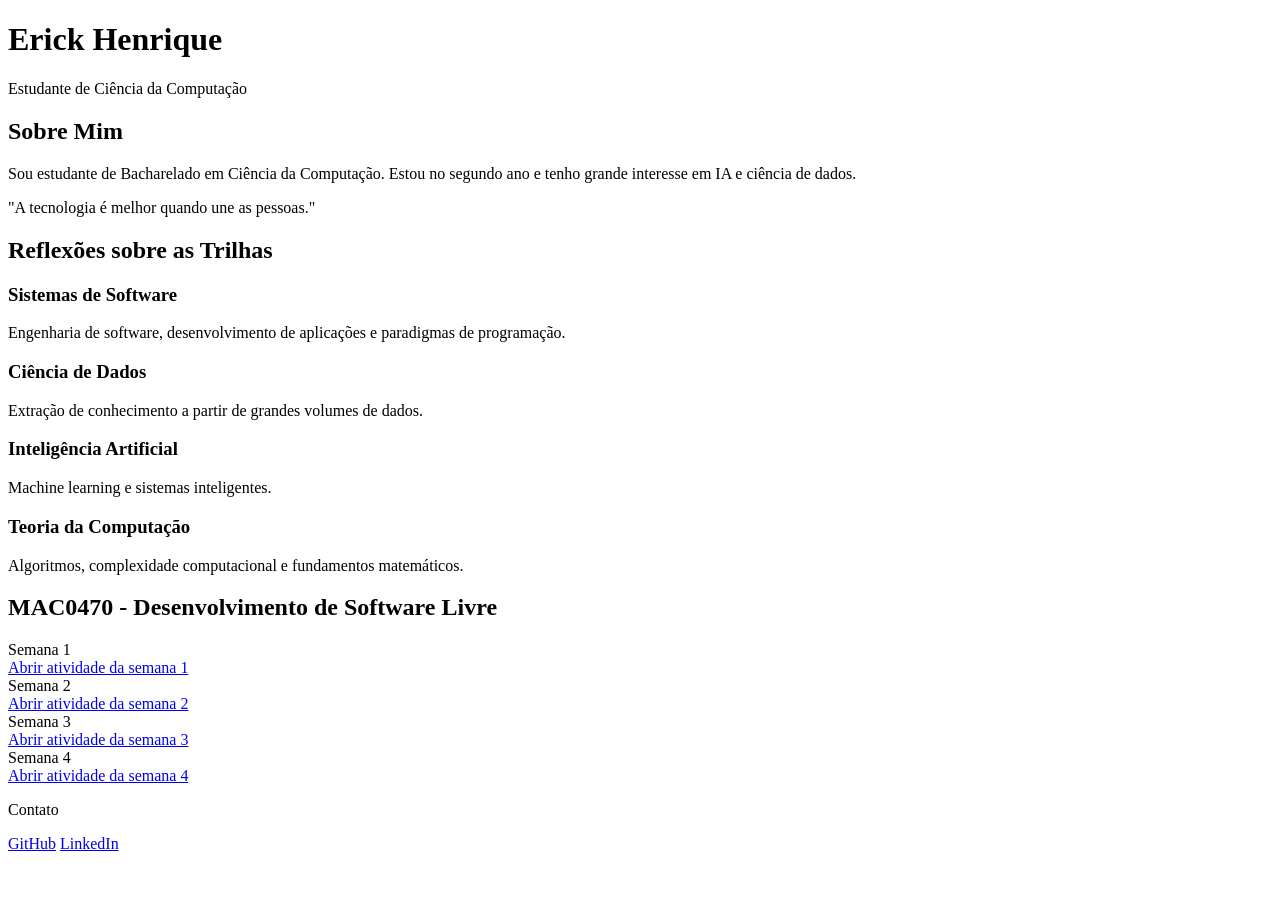
==== index.html @ 8be6c362 "Refactor index.html structure and styles" ====
<!DOCTYPE html>
<html lang="pt-BR">
<head>
<meta charset="UTF-8">
<meta name="viewport" content="width=device-width, initial-scale=1.0">

<title>Minha Jornada no BCC</title>

<link rel="stylesheet" href="style.css">
</head>

<body>

<header>
<h1>Erick Henrique</h1>
<p>Estudante de Ciência da Computação</p>
</header>

<div class="container">

<section class="section">

<h2>Sobre Mim</h2>

<p>
Sou estudante de Bacharelado em Ciência da Computação.
Estou no segundo ano e tenho grande interesse em
IA e ciência de dados.
</p>

<div class="highlight">
"A tecnologia é melhor quando une as pessoas."
</div>

</section>

<section class="section">

<h2>Reflexões sobre as Trilhas</h2>

<div class="trilha-card escolhida">
<h3>Sistemas de Software</h3>

<p>
Engenharia de software, desenvolvimento de aplicações
e paradigmas de programação.
</p>

</div>

<div class="trilha-card">
<h3>Ciência de Dados</h3>

<p>
Extração de conhecimento a partir de grandes
volumes de dados.
</p>

</div>

<div class="trilha-card">
<h3>Inteligência Artificial</h3>

<p>
Machine learning e sistemas inteligentes.
</p>

</div>

<div class="trilha-card">
<h3>Teoria da Computação</h3>

<p>
Algoritmos, complexidade computacional e
fundamentos matemáticos.
</p>

</div>

</section>

<section class="section">

<h2>MAC0470 - Desenvolvimento de Software Livre</h2>

<div class="week" onclick="toggleWeek(1)">
Semana 1
</div>

<div id="week1" class="week-content">
<a href="../MAC0470 - Desenvolvimento de Software Livre/semana1/index.html">
Abrir atividade da semana 1
</a>
</div>

<div class="week" onclick="toggleWeek(2)">
Semana 2
</div>

<div id="week2" class="week-content">
<a href="../MAC0470 - Desenvolvimento de Software Livre/semana2/index.html">
Abrir atividade da semana 2
</a>
</div>

<div class="week" onclick="toggleWeek(3)">
Semana 3
</div>

<div id="week3" class="week-content">
<a href="../MAC0470 - Desenvolvimento de Software Livre/semana3/index.html">
Abrir atividade da semana 3
</a>
</div>

<div class="week" onclick="toggleWeek(4)">
Semana 4
</div>

<div id="week4" class="week-content">
<a href="../MAC0470 - Desenvolvimento de Software Livre/semana4/index.html">
Abrir atividade da semana 4
</a>
</div>

</section>

</div>

<footer>

<p>Contato</p>

<a href="https://github.com/erickimai">GitHub</a>
<a href="https://linkedin.com/in/erickimai">LinkedIn</a>

</footer>

<script src="script.js"></script>

</body>
</html>
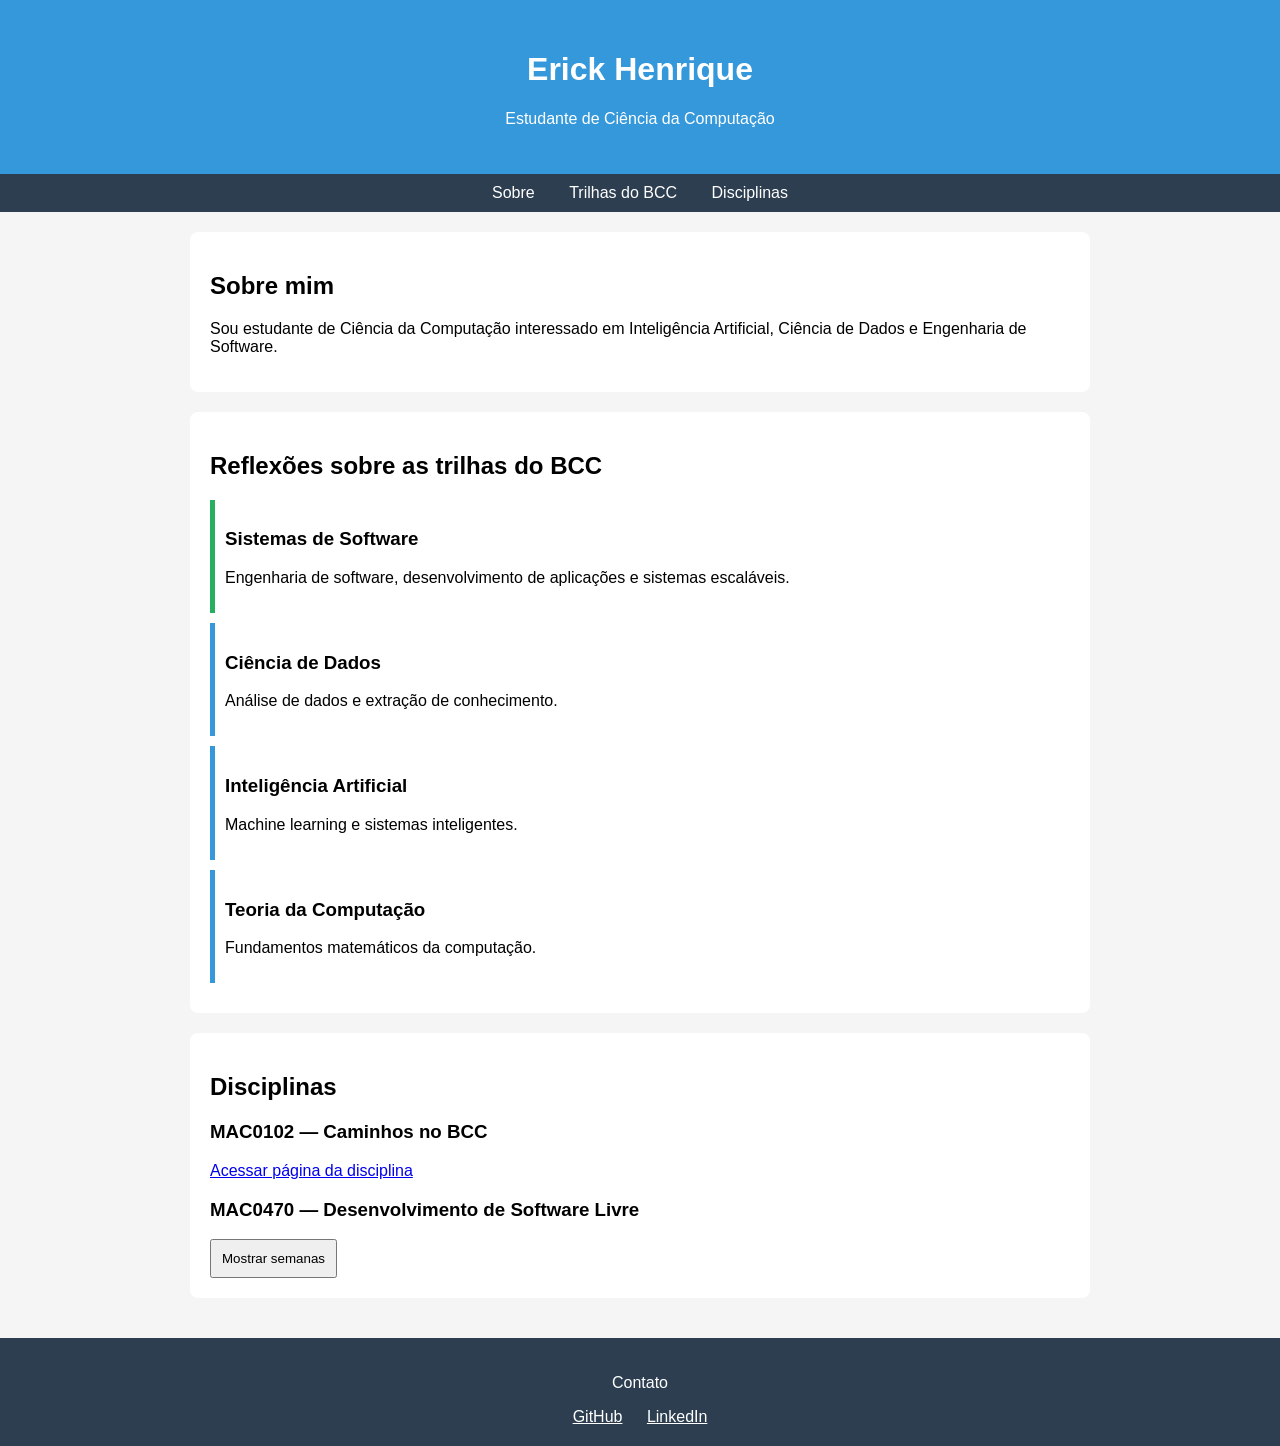
==== commit 98729fe5: "Add project structure" ====
--- a/index.html
+++ b/index.html
@@ -1,64 +1,74 @@
 <!DOCTYPE html>
 <html lang="pt-BR">
+
 <head>
+
 <meta charset="UTF-8">
 <meta name="viewport" content="width=device-width, initial-scale=1.0">
 
-<title>Minha Jornada no BCC</title>
+<title>Erick Henrique | BCC USP</title>
 
 <link rel="stylesheet" href="style.css">
+
 </head>
 
 <body>
 
 <header>
+
 <h1>Erick Henrique</h1>
 <p>Estudante de Ciência da Computação</p>
+
 </header>
+
+<nav>
+
+<a href="#sobre">Sobre</a>
+<a href="#trilhas">Trilhas do BCC</a>
+<a href="#disciplinas">Disciplinas</a>
+
+</nav>
 
 <div class="container">
 
-<section class="section">
+<section id="sobre">
 
-<h2>Sobre Mim</h2>
+<h2>Sobre mim</h2>
 
 <p>
-Sou estudante de Bacharelado em Ciência da Computação.
-Estou no segundo ano e tenho grande interesse em
-IA e ciência de dados.
+Sou estudante de Ciência da Computação interessado em
+Inteligência Artificial, Ciência de Dados e Engenharia de Software.
 </p>
-
-<div class="highlight">
-"A tecnologia é melhor quando une as pessoas."
-</div>
 
 </section>
 
-<section class="section">
+<section id="trilhas">
 
-<h2>Reflexões sobre as Trilhas</h2>
+<h2>Reflexões sobre as trilhas do BCC</h2>
 
-<div class="trilha-card escolhida">
+<div class="card escolhida">
+
 <h3>Sistemas de Software</h3>
 
 <p>
 Engenharia de software, desenvolvimento de aplicações
-e paradigmas de programação.
+e sistemas escaláveis.
 </p>
 
 </div>
 
-<div class="trilha-card">
+<div class="card">
+
 <h3>Ciência de Dados</h3>
 
 <p>
-Extração de conhecimento a partir de grandes
-volumes de dados.
+Análise de dados e extração de conhecimento.
 </p>
 
 </div>
 
-<div class="trilha-card">
+<div class="card">
+
 <h3>Inteligência Artificial</h3>
 
 <p>
@@ -67,60 +77,50 @@
 
 </div>
 
-<div class="trilha-card">
+<div class="card">
+
 <h3>Teoria da Computação</h3>
 
 <p>
-Algoritmos, complexidade computacional e
-fundamentos matemáticos.
+Fundamentos matemáticos da computação.
 </p>
 
 </div>
 
 </section>
 
-<section class="section">
+<section id="disciplinas">
 
-<h2>MAC0470 - Desenvolvimento de Software Livre</h2>
+<h2>Disciplinas</h2>
 
-<div class="week" onclick="toggleWeek(1)">
-Semana 1
+<div class="disciplina">
+
+<h3>MAC0102 — Caminhos no BCC</h3>
+
+<a href="MAC0102-Caminhos-no-BCC/index.html">
+Acessar página da disciplina
+</a>
+
 </div>
 
-<div id="week1" class="week-content">
-<a href="../MAC0470 - Desenvolvimento de Software Livre/semana1/index.html">
-Abrir atividade da semana 1
-</a>
+<div class="disciplina">
+
+<h3>MAC0470 — Desenvolvimento de Software Livre</h3>
+
+<button onclick="toggle()">Mostrar semanas</button>
+
+<div id="semanas">
+
+<a href="MAC0470-Desenvolvimento-de-Software-Livre/semana1/index.html">Semana 1</a>
+
+<a href="MAC0470-Desenvolvimento-de-Software-Livre/semana2/index.html">Semana 2</a>
+
+<a href="MAC0470-Desenvolvimento-de-Software-Livre/semana3/index.html">Semana 3</a>
+
+<a href="MAC0470-Desenvolvimento-de-Software-Livre/semana4/index.html">Semana 4</a>
+
 </div>
 
-<div class="week" onclick="toggleWeek(2)">
-Semana 2
-</div>
-
-<div id="week2" class="week-content">
-<a href="../MAC0470 - Desenvolvimento de Software Livre/semana2/index.html">
-Abrir atividade da semana 2
-</a>
-</div>
-
-<div class="week" onclick="toggleWeek(3)">
-Semana 3
-</div>
-
-<div id="week3" class="week-content">
-<a href="../MAC0470 - Desenvolvimento de Software Livre/semana3/index.html">
-Abrir atividade da semana 3
-</a>
-</div>
-
-<div class="week" onclick="toggleWeek(4)">
-Semana 4
-</div>
-
-<div id="week4" class="week-content">
-<a href="../MAC0470 - Desenvolvimento de Software Livre/semana4/index.html">
-Abrir atividade da semana 4
-</a>
 </div>
 
 </section>
@@ -139,4 +139,5 @@
 <script src="script.js"></script>
 
 </body>
+
 </html>
--- a/style.css
+++ b/style.css
@@ -0,0 +1,106 @@
+body{
+
+font-family: Arial;
+margin:0;
+background:#f5f5f5;
+
+}
+
+header{
+
+background:#3498db;
+color:white;
+padding:30px;
+text-align:center;
+
+}
+
+nav{
+
+background:#2c3e50;
+text-align:center;
+padding:10px;
+
+}
+
+nav a{
+
+color:white;
+margin:15px;
+text-decoration:none;
+
+}
+
+.container{
+
+max-width:900px;
+margin:auto;
+padding:20px;
+
+}
+
+section{
+
+background:white;
+padding:20px;
+margin-bottom:20px;
+border-radius:8px;
+
+}
+
+.card{
+
+border-left:5px solid #3498db;
+padding:10px;
+margin:10px 0;
+
+}
+
+.card.escolhida{
+
+border-left:5px solid #27ae60;
+
+}
+
+.disciplina{
+
+margin-top:15px;
+
+}
+
+button{
+
+padding:10px;
+cursor:pointer;
+
+}
+
+#semanas{
+
+display:none;
+margin-top:10px;
+
+}
+
+#semanas a{
+
+display:block;
+margin:5px 0;
+
+}
+
+footer{
+
+background:#2c3e50;
+color:white;
+text-align:center;
+padding:20px;
+
+}
+
+footer a{
+
+color:white;
+margin:10px;
+
+}
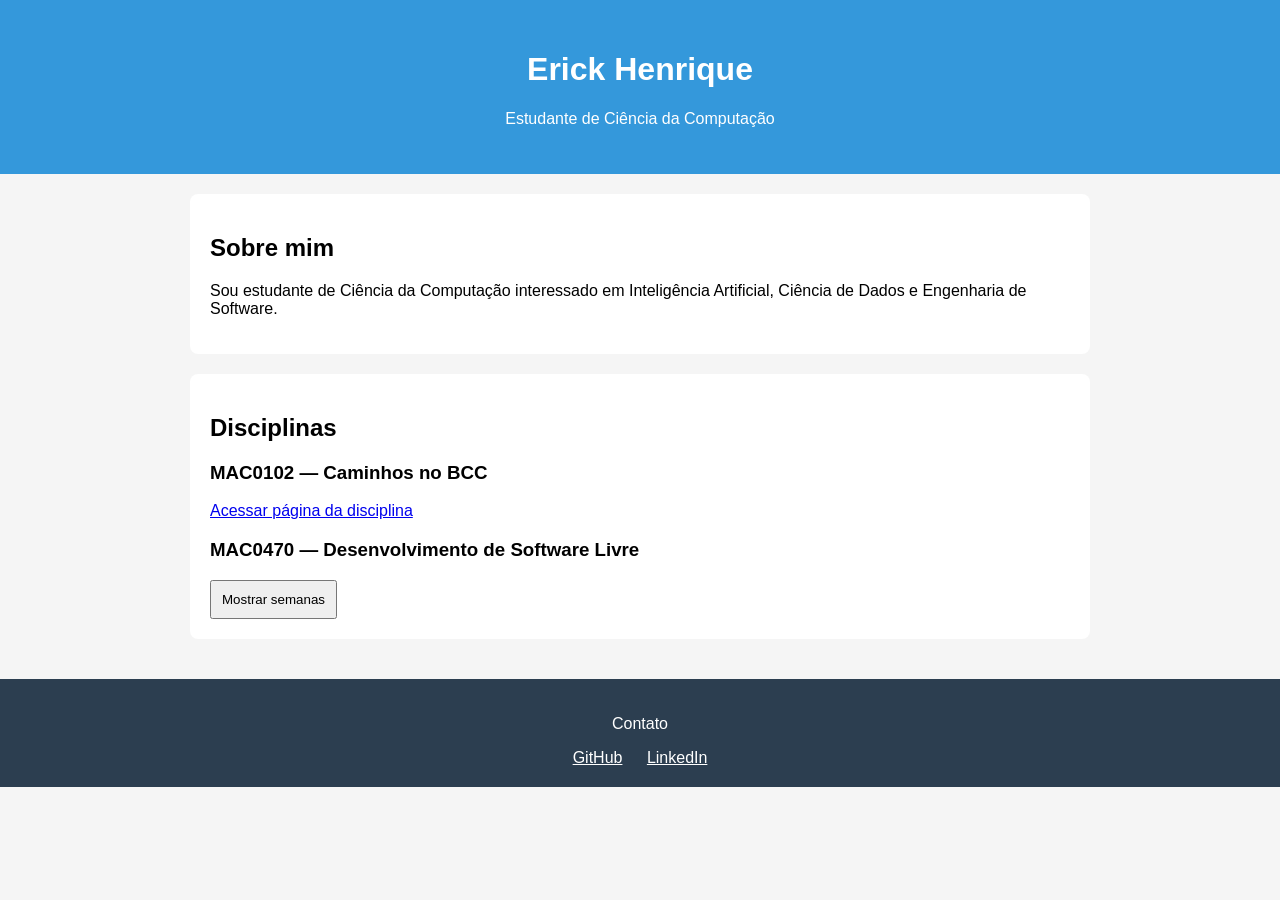
==== commit f0bb63c5: "Fixed folder structure" ====
--- a/index.html
+++ b/index.html
@@ -21,14 +21,6 @@
 
 </header>
 
-<nav>
-
-<a href="#sobre">Sobre</a>
-<a href="#trilhas">Trilhas do BCC</a>
-<a href="#disciplinas">Disciplinas</a>
-
-</nav>
-
 <div class="container">
 
 <section id="sobre">
@@ -39,53 +31,6 @@
 Sou estudante de Ciência da Computação interessado em
 Inteligência Artificial, Ciência de Dados e Engenharia de Software.
 </p>
-
-</section>
-
-<section id="trilhas">
-
-<h2>Reflexões sobre as trilhas do BCC</h2>
-
-<div class="card escolhida">
-
-<h3>Sistemas de Software</h3>
-
-<p>
-Engenharia de software, desenvolvimento de aplicações
-e sistemas escaláveis.
-</p>
-
-</div>
-
-<div class="card">
-
-<h3>Ciência de Dados</h3>
-
-<p>
-Análise de dados e extração de conhecimento.
-</p>
-
-</div>
-
-<div class="card">
-
-<h3>Inteligência Artificial</h3>
-
-<p>
-Machine learning e sistemas inteligentes.
-</p>
-
-</div>
-
-<div class="card">
-
-<h3>Teoria da Computação</h3>
-
-<p>
-Fundamentos matemáticos da computação.
-</p>
-
-</div>
 
 </section>
 
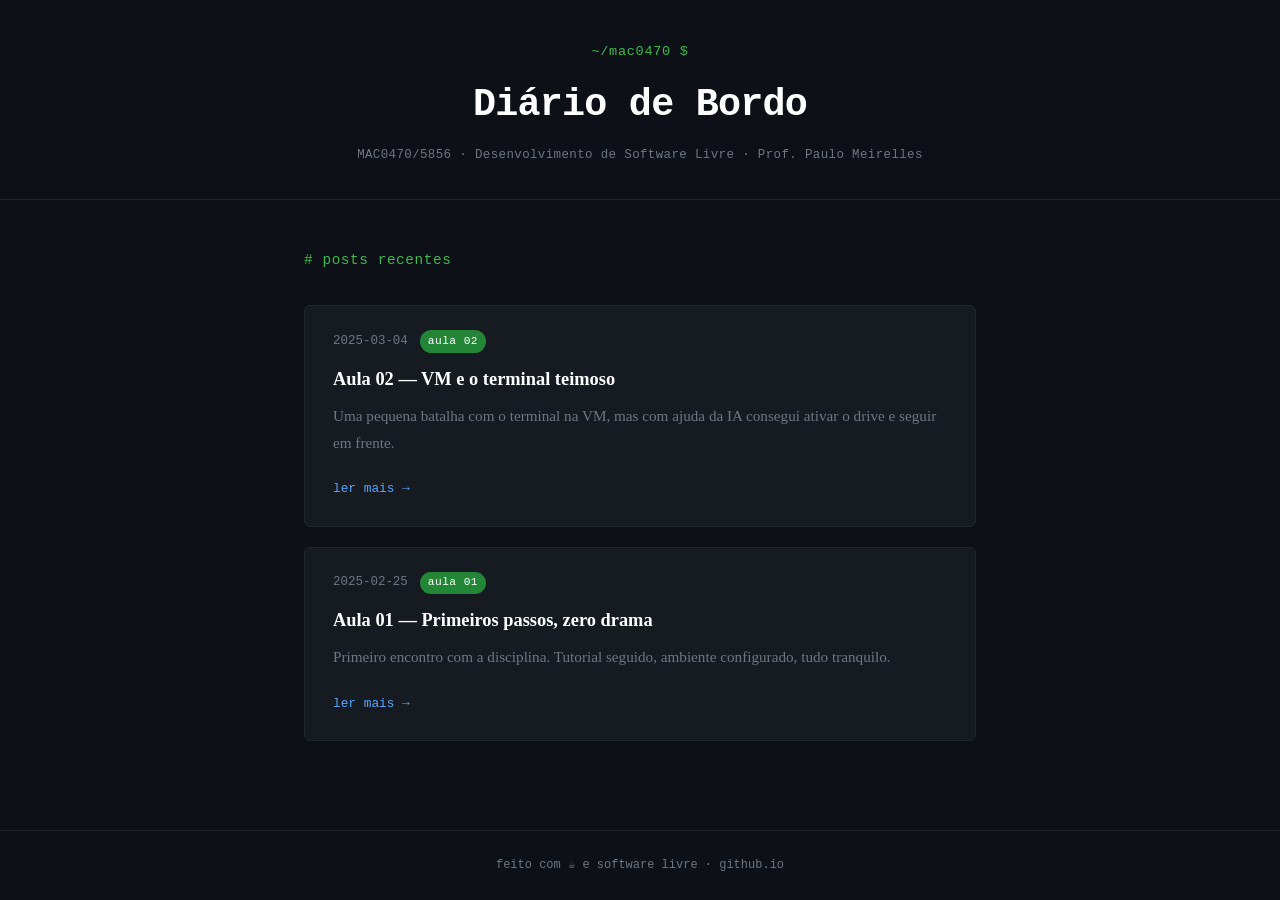
==== commit 38aed0fc: "Add aula02" ====
--- a/index.html
+++ b/index.html
@@ -1,88 +1,48 @@
 <!DOCTYPE html>
 <html lang="pt-BR">
+<head>
+  <meta charset="UTF-8" />
+  <meta name="viewport" content="width=device-width, initial-scale=1.0"/>
+  <title>Blog — MAC0470/5856</title>
+  <link rel="stylesheet" href="style.css" />
+</head>
+<body>
+  <header>
+    <div class="header-inner">
+      <span class="prompt">~/mac0470 $</span>
+      <h1>Diário de Bordo</h1>
+      <p class="subtitle">MAC0470/5856 · Desenvolvimento de Software Livre · Prof. Paulo Meirelles</p>
+    </div>
+  </header>
 
-<head>
+  <main>
+    <section class="posts">
+      <h2 class="section-title"># posts recentes</h2>
 
-<meta charset="UTF-8">
-<meta name="viewport" content="width=device-width, initial-scale=1.0">
+      <article class="post-card">
+        <div class="post-meta">
+          <span class="date">2025-03-04</span>
+          <span class="tag">aula 02</span>
+        </div>
+        <h3><a href="posts/aula-02.html">Aula 02 — VM e o terminal teimoso</a></h3>
+        <p class="excerpt">Uma pequena batalha com o terminal na VM, mas com ajuda da IA consegui ativar o drive e seguir em frente.</p>
+        <a href="posts/aula-02.html" class="read-more">ler mais →</a>
+      </article>
 
-<title>Erick Henrique | BCC USP</title>
+      <article class="post-card">
+        <div class="post-meta">
+          <span class="date">2025-02-25</span>
+          <span class="tag">aula 01</span>
+        </div>
+        <h3><a href="posts/aula-01.html">Aula 01 — Primeiros passos, zero drama</a></h3>
+        <p class="excerpt">Primeiro encontro com a disciplina. Tutorial seguido, ambiente configurado, tudo tranquilo.</p>
+        <a href="posts/aula-01.html" class="read-more">ler mais →</a>
+      </article>
+    </section>
+  </main>
 
-<link rel="stylesheet" href="style.css">
-
-</head>
-
-<body>
-
-<header>
-
-<h1>Erick Henrique</h1>
-<p>Estudante de Ciência da Computação</p>
-
-</header>
-
-<div class="container">
-
-<section id="sobre">
-
-<h2>Sobre mim</h2>
-
-<p>
-Sou estudante de Ciência da Computação interessado em
-Inteligência Artificial, Ciência de Dados e Engenharia de Software.
-</p>
-
-</section>
-
-<section id="disciplinas">
-
-<h2>Disciplinas</h2>
-
-<div class="disciplina">
-
-<h3>MAC0102 — Caminhos no BCC</h3>
-
-<a href="MAC0102-Caminhos-no-BCC/index.html">
-Acessar página da disciplina
-</a>
-
-</div>
-
-<div class="disciplina">
-
-<h3>MAC0470 — Desenvolvimento de Software Livre</h3>
-
-<button onclick="toggle()">Mostrar semanas</button>
-
-<div id="semanas">
-
-<a href="MAC0470-Desenvolvimento-de-Software-Livre/semana1/index.html">Semana 1</a>
-
-<a href="MAC0470-Desenvolvimento-de-Software-Livre/semana2/index.html">Semana 2</a>
-
-<a href="MAC0470-Desenvolvimento-de-Software-Livre/semana3/index.html">Semana 3</a>
-
-<a href="MAC0470-Desenvolvimento-de-Software-Livre/semana4/index.html">Semana 4</a>
-
-</div>
-
-</div>
-
-</section>
-
-</div>
-
-<footer>
-
-<p>Contato</p>
-
-<a href="https://github.com/erickimai">GitHub</a>
-<a href="https://linkedin.com/in/erickimai">LinkedIn</a>
-
-</footer>
-
-<script src="script.js"></script>
-
+  <footer>
+    <p>feito com ☕ e software livre · <a href="https://github.com" target="_blank">github.io</a></p>
+  </footer>
 </body>
-
 </html>
--- a/style.css
+++ b/style.css
@@ -1,106 +1,231 @@
-body{
-
-font-family: Arial;
-margin:0;
-background:#f5f5f5;
-
-}
-
-header{
-
-background:#3498db;
-color:white;
-padding:30px;
-text-align:center;
-
-}
-
-nav{
-
-background:#2c3e50;
-text-align:center;
-padding:10px;
-
-}
-
-nav a{
-
-color:white;
-margin:15px;
-text-decoration:none;
-
-}
-
-.container{
-
-max-width:900px;
-margin:auto;
-padding:20px;
-
-}
-
-section{
-
-background:white;
-padding:20px;
-margin-bottom:20px;
-border-radius:8px;
-
-}
-
-.card{
-
-border-left:5px solid #3498db;
-padding:10px;
-margin:10px 0;
-
-}
-
-.card.escolhida{
-
-border-left:5px solid #27ae60;
-
-}
-
-.disciplina{
-
-margin-top:15px;
-
-}
-
-button{
-
-padding:10px;
-cursor:pointer;
-
-}
-
-#semanas{
-
-display:none;
-margin-top:10px;
-
-}
-
-#semanas a{
-
-display:block;
-margin:5px 0;
-
-}
-
-footer{
-
-background:#2c3e50;
-color:white;
-text-align:center;
-padding:20px;
-
-}
-
-footer a{
-
-color:white;
-margin:10px;
-
-}
+/* ===== RESET & BASE ===== */
+*, *::before, *::after {
+  box-sizing: border-box;
+  margin: 0;
+  padding: 0;
+}
+
+:root {
+  --bg:        #0d1117;
+  --surface:   #161b22;
+  --border:    #21262d;
+  --green:     #3fb950;
+  --green-dim: #238636;
+  --text:      #c9d1d9;
+  --muted:     #6e7681;
+  --accent:    #58a6ff;
+  --radius:    6px;
+  --font-mono: 'JetBrains Mono', 'Fira Code', 'Courier New', monospace;
+  --font-body: 'Georgia', 'Times New Roman', serif;
+}
+
+html { scroll-behavior: smooth; }
+
+body {
+  background-color: var(--bg);
+  color: var(--text);
+  font-family: var(--font-body);
+  font-size: 1.05rem;
+  line-height: 1.75;
+  min-height: 100vh;
+  display: flex;
+  flex-direction: column;
+}
+
+a {
+  color: var(--accent);
+  text-decoration: none;
+}
+a:hover { text-decoration: underline; }
+
+/* ===== HEADER ===== */
+header {
+  border-bottom: 1px solid var(--border);
+  padding: 2.5rem 1.5rem 2rem;
+  text-align: center;
+}
+
+.header-inner {
+  max-width: 720px;
+  margin: 0 auto;
+}
+
+.prompt {
+  font-family: var(--font-mono);
+  color: var(--green);
+  font-size: 0.85rem;
+  display: block;
+  margin-bottom: 0.5rem;
+  letter-spacing: 0.05em;
+}
+
+header h1 {
+  font-family: var(--font-mono);
+  font-size: clamp(1.6rem, 4vw, 2.4rem);
+  font-weight: 700;
+  color: #fff;
+  letter-spacing: -0.02em;
+  margin-bottom: 0.4rem;
+}
+
+.subtitle {
+  font-family: var(--font-mono);
+  font-size: 0.78rem;
+  color: var(--muted);
+  letter-spacing: 0.03em;
+}
+
+/* ===== MAIN ===== */
+main {
+  flex: 1;
+  max-width: 720px;
+  margin: 0 auto;
+  padding: 3rem 1.5rem;
+  width: 100%;
+}
+
+.section-title {
+  font-family: var(--font-mono);
+  color: var(--green);
+  font-size: 0.9rem;
+  font-weight: 400;
+  letter-spacing: 0.04em;
+  margin-bottom: 2rem;
+}
+
+/* ===== POST CARD ===== */
+.post-card {
+  background: var(--surface);
+  border: 1px solid var(--border);
+  border-radius: var(--radius);
+  padding: 1.5rem 1.75rem;
+  margin-bottom: 1.25rem;
+  transition: border-color 0.2s, transform 0.15s;
+}
+
+.post-card:hover {
+  border-color: var(--accent);
+  transform: translateY(-2px);
+}
+
+.post-meta {
+  display: flex;
+  align-items: center;
+  gap: 0.75rem;
+  margin-bottom: 0.6rem;
+}
+
+.date {
+  font-family: var(--font-mono);
+  font-size: 0.78rem;
+  color: var(--muted);
+}
+
+.tag {
+  font-family: var(--font-mono);
+  font-size: 0.7rem;
+  background: var(--green-dim);
+  color: #fff;
+  padding: 0.1rem 0.5rem;
+  border-radius: 20px;
+  letter-spacing: 0.04em;
+}
+
+.post-card h3 {
+  font-size: 1.15rem;
+  font-weight: 700;
+  margin-bottom: 0.5rem;
+  color: #fff;
+}
+
+.post-card h3 a { color: inherit; }
+.post-card h3 a:hover { color: var(--accent); text-decoration: none; }
+
+.excerpt {
+  color: var(--muted);
+  font-size: 0.95rem;
+  margin-bottom: 1rem;
+}
+
+.read-more {
+  font-family: var(--font-mono);
+  font-size: 0.8rem;
+  color: var(--accent);
+}
+
+/* ===== POST PAGE ===== */
+.post-header {
+  margin-bottom: 2.5rem;
+  padding-bottom: 1.5rem;
+  border-bottom: 1px solid var(--border);
+}
+
+.back-link {
+  font-family: var(--font-mono);
+  font-size: 0.8rem;
+  color: var(--muted);
+  display: inline-block;
+  margin-bottom: 1.25rem;
+}
+.back-link:hover { color: var(--accent); text-decoration: none; }
+
+.post-header h1 {
+  font-size: clamp(1.4rem, 4vw, 2rem);
+  color: #fff;
+  margin-bottom: 0.5rem;
+  line-height: 1.3;
+}
+
+.post-content {
+  color: var(--text);
+}
+
+.post-content h2 {
+  font-family: var(--font-mono);
+  color: var(--green);
+  font-size: 0.9rem;
+  font-weight: 400;
+  margin: 2rem 0 0.75rem;
+}
+
+.post-content p {
+  margin-bottom: 1.25rem;
+}
+
+.post-content code {
+  font-family: var(--font-mono);
+  background: var(--surface);
+  border: 1px solid var(--border);
+  padding: 0.15em 0.4em;
+  border-radius: 4px;
+  font-size: 0.88em;
+  color: var(--green);
+}
+
+.post-content .callout {
+  background: var(--surface);
+  border-left: 3px solid var(--accent);
+  padding: 1rem 1.25rem;
+  border-radius: 0 var(--radius) var(--radius) 0;
+  margin: 1.5rem 0;
+  font-size: 0.95rem;
+  color: var(--muted);
+}
+
+/* ===== FOOTER ===== */
+footer {
+  border-top: 1px solid var(--border);
+  text-align: center;
+  padding: 1.5rem;
+  font-family: var(--font-mono);
+  font-size: 0.75rem;
+  color: var(--muted);
+}
+
+footer a { color: var(--muted); }
+footer a:hover { color: var(--accent); }
+
+/* ===== RESPONSIVE ===== */
+@media (max-width: 480px) {
+  .post-card { padding: 1.1rem 1.25rem; }
+}
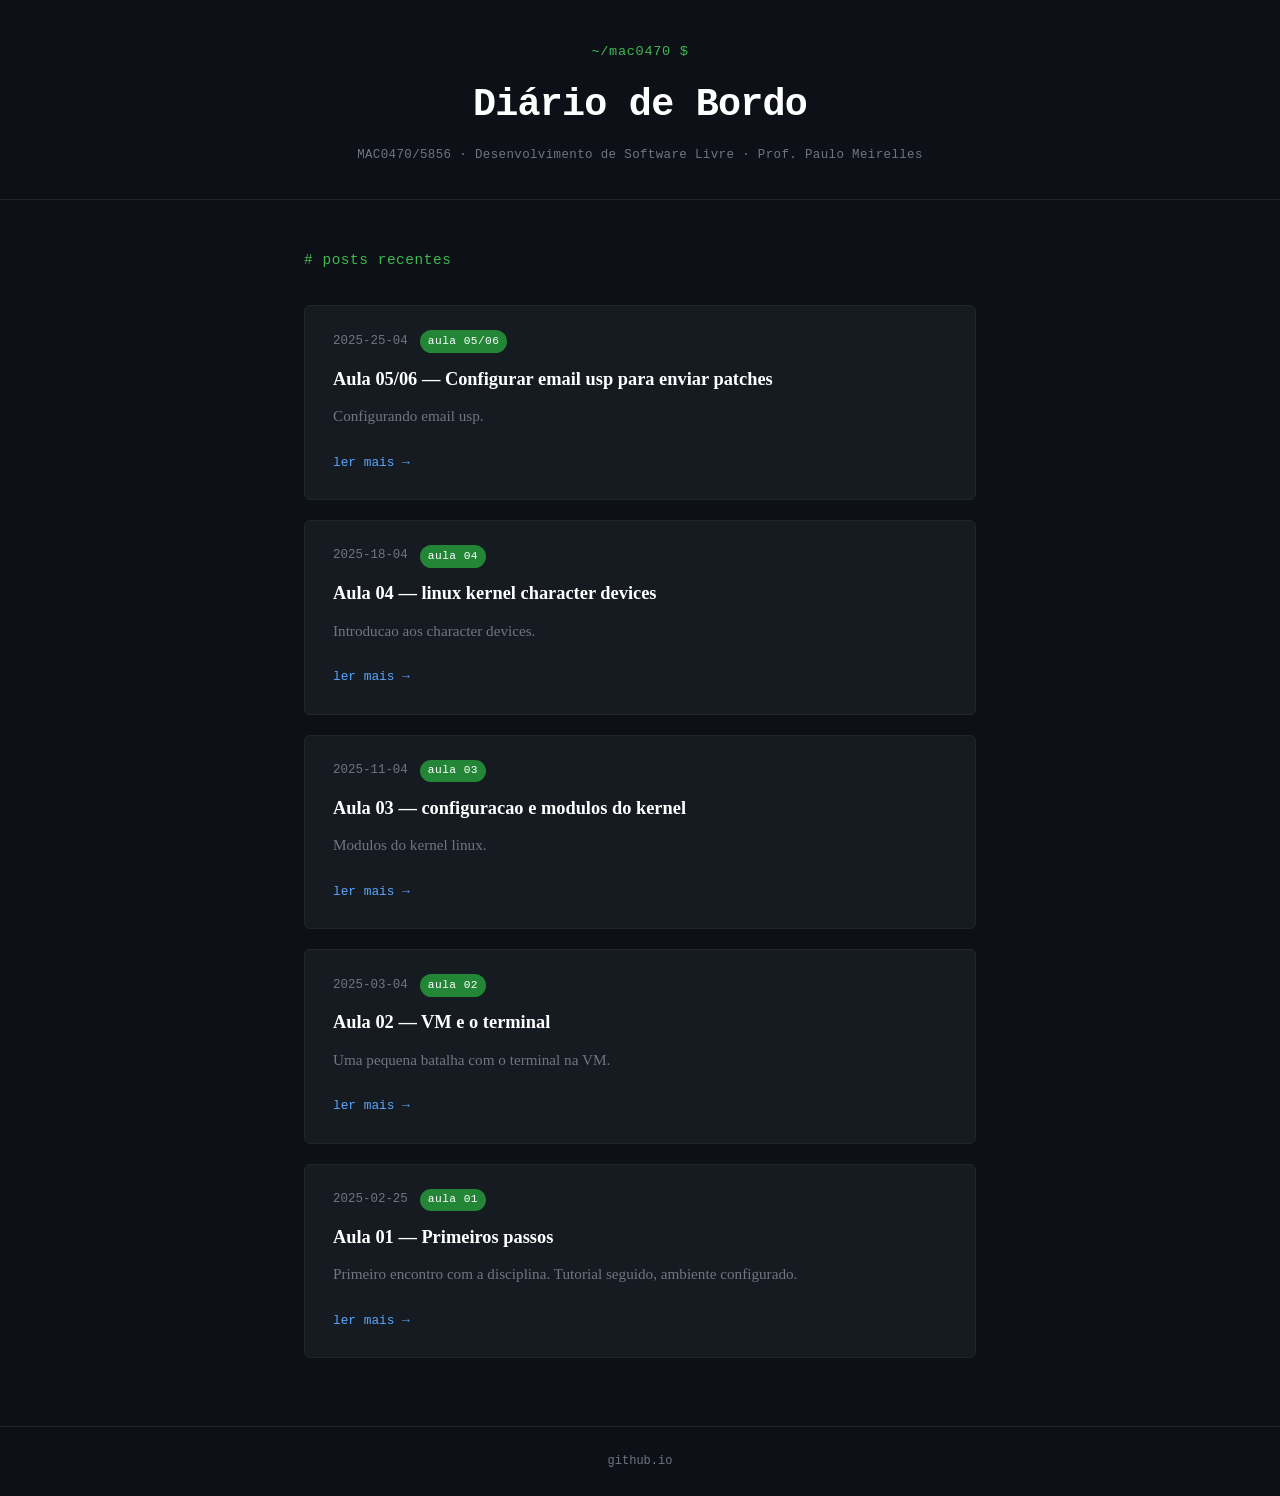
==== commit 7db6b500: "Update index.html" ====
--- a/index.html
+++ b/index.html
@@ -19,13 +19,44 @@
     <section class="posts">
       <h2 class="section-title"># posts recentes</h2>
 
+
+      <article class="post-card">
+        <div class="post-meta">
+          <span class="date">2025-25-04</span>
+          <span class="tag">aula 05/06</span>
+        </div>
+        <h3><a href="posts/aula-05-06.html">Aula 05/06 — Configurar email usp para enviar patches</a></h3>
+        <p class="excerpt">Configurando email usp.</p>
+        <a href="posts/aula-05-06.html" class="read-more">ler mais →</a>
+      </article>
+
+      <article class="post-card">
+        <div class="post-meta">
+          <span class="date">2025-18-04</span>
+          <span class="tag">aula 04</span>
+        </div>
+        <h3><a href="posts/aula-04.html">Aula 04 — linux kernel character devices</a></h3>
+        <p class="excerpt">Introducao aos character devices.</p>
+        <a href="posts/aula-04.html" class="read-more">ler mais →</a>
+      </article>
+
+      <article class="post-card">
+        <div class="post-meta">
+          <span class="date">2025-11-04</span>
+          <span class="tag">aula 03</span>
+        </div>
+        <h3><a href="posts/aula-03.html">Aula 03 — configuracao e modulos do kernel</a></h3>
+        <p class="excerpt">Modulos do kernel linux.</p>
+        <a href="posts/aula-03.html" class="read-more">ler mais →</a>
+      </article>
+      
       <article class="post-card">
         <div class="post-meta">
           <span class="date">2025-03-04</span>
           <span class="tag">aula 02</span>
         </div>
-        <h3><a href="posts/aula-02.html">Aula 02 — VM e o terminal teimoso</a></h3>
-        <p class="excerpt">Uma pequena batalha com o terminal na VM, mas com ajuda da IA consegui ativar o drive e seguir em frente.</p>
+        <h3><a href="posts/aula-02.html">Aula 02 — VM e o terminal</a></h3>
+        <p class="excerpt">Uma pequena batalha com o terminal na VM.</p>
         <a href="posts/aula-02.html" class="read-more">ler mais →</a>
       </article>
 
@@ -34,15 +65,15 @@
           <span class="date">2025-02-25</span>
           <span class="tag">aula 01</span>
         </div>
-        <h3><a href="posts/aula-01.html">Aula 01 — Primeiros passos, zero drama</a></h3>
-        <p class="excerpt">Primeiro encontro com a disciplina. Tutorial seguido, ambiente configurado, tudo tranquilo.</p>
+        <h3><a href="posts/aula-01.html">Aula 01 — Primeiros passos</a></h3>
+        <p class="excerpt">Primeiro encontro com a disciplina. Tutorial seguido, ambiente configurado.</p>
         <a href="posts/aula-01.html" class="read-more">ler mais →</a>
       </article>
     </section>
   </main>
 
   <footer>
-    <p>feito com ☕ e software livre · <a href="https://github.com" target="_blank">github.io</a></p>
+    <p> <a href="https://github.com" target="_blank">github.io</a></p>
   </footer>
 </body>
 </html>
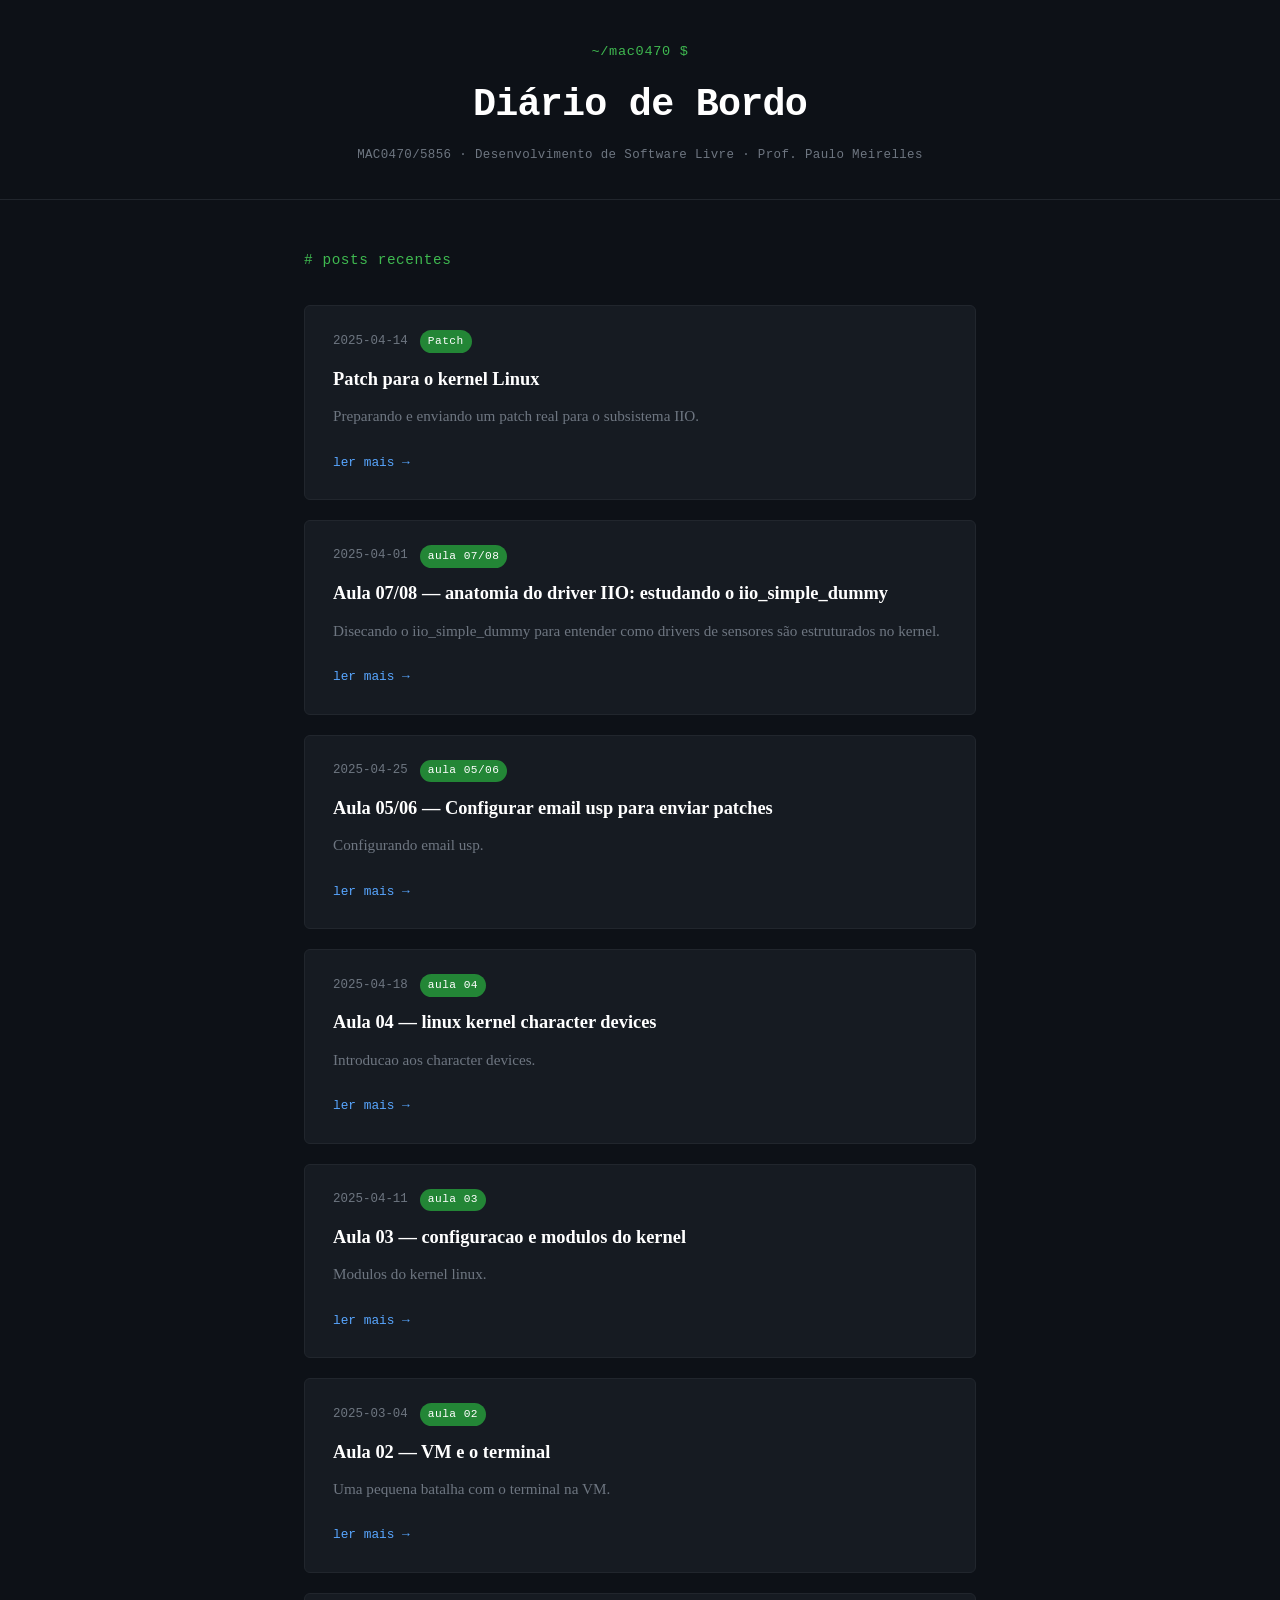
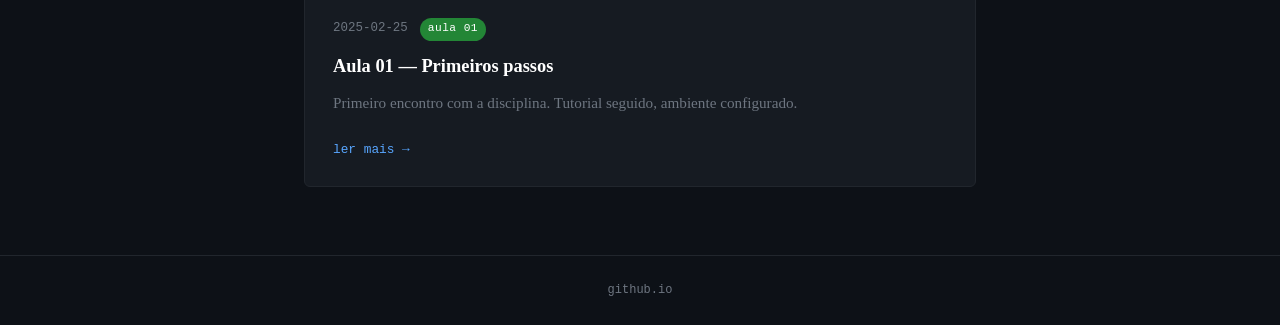
==== commit f8f5aafe: "Fix post dates and add new articles Updated post dates and added new post entries." ====
--- a/index.html
+++ b/index.html
@@ -14,15 +14,33 @@
       <p class="subtitle">MAC0470/5856 · Desenvolvimento de Software Livre · Prof. Paulo Meirelles</p>
     </div>
   </header>
-
   <main>
     <section class="posts">
       <h2 class="section-title"># posts recentes</h2>
 
+      <article class="post-card">
+        <div class="post-meta">
+          <span class="date">2025-04-14</span>
+          <span class="tag">Patch</span>
+        </div>
+        <h3><a href="posts/aula-09-10.html">Patch para o kernel Linux</a></h3>
+        <p class="excerpt">Preparando e enviando um patch real para o subsistema IIO.</p>
+        <a href="posts/aula-09-10.html" class="read-more">ler mais →</a>
+      </article>
 
       <article class="post-card">
         <div class="post-meta">
-          <span class="date">2025-25-04</span>
+          <span class="date">2025-04-01</span>
+          <span class="tag">aula 07/08</span>
+        </div>
+        <h3><a href="posts/aula-07-08.html">Aula 07/08 — anatomia do driver IIO: estudando o iio_simple_dummy</a></h3>
+        <p class="excerpt">Disecando o iio_simple_dummy para entender como drivers de sensores são estruturados no kernel.</p>
+        <a href="posts/aula-07-08.html" class="read-more">ler mais →</a>
+      </article>
+
+      <article class="post-card">
+        <div class="post-meta">
+          <span class="date">2025-04-25</span>
           <span class="tag">aula 05/06</span>
         </div>
         <h3><a href="posts/aula-05-06.html">Aula 05/06 — Configurar email usp para enviar patches</a></h3>
@@ -32,7 +50,7 @@
 
       <article class="post-card">
         <div class="post-meta">
-          <span class="date">2025-18-04</span>
+          <span class="date">2025-04-18</span>
           <span class="tag">aula 04</span>
         </div>
         <h3><a href="posts/aula-04.html">Aula 04 — linux kernel character devices</a></h3>
@@ -42,14 +60,14 @@
 
       <article class="post-card">
         <div class="post-meta">
-          <span class="date">2025-11-04</span>
+          <span class="date">2025-04-11</span>
           <span class="tag">aula 03</span>
         </div>
         <h3><a href="posts/aula-03.html">Aula 03 — configuracao e modulos do kernel</a></h3>
         <p class="excerpt">Modulos do kernel linux.</p>
         <a href="posts/aula-03.html" class="read-more">ler mais →</a>
       </article>
-      
+
       <article class="post-card">
         <div class="post-meta">
           <span class="date">2025-03-04</span>
@@ -69,11 +87,11 @@
         <p class="excerpt">Primeiro encontro com a disciplina. Tutorial seguido, ambiente configurado.</p>
         <a href="posts/aula-01.html" class="read-more">ler mais →</a>
       </article>
+
     </section>
   </main>
-
   <footer>
-    <p> <a href="https://github.com" target="_blank">github.io</a></p>
+    <p><a href="https://github.com" target="_blank">github.io</a></p>
   </footer>
 </body>
 </html>
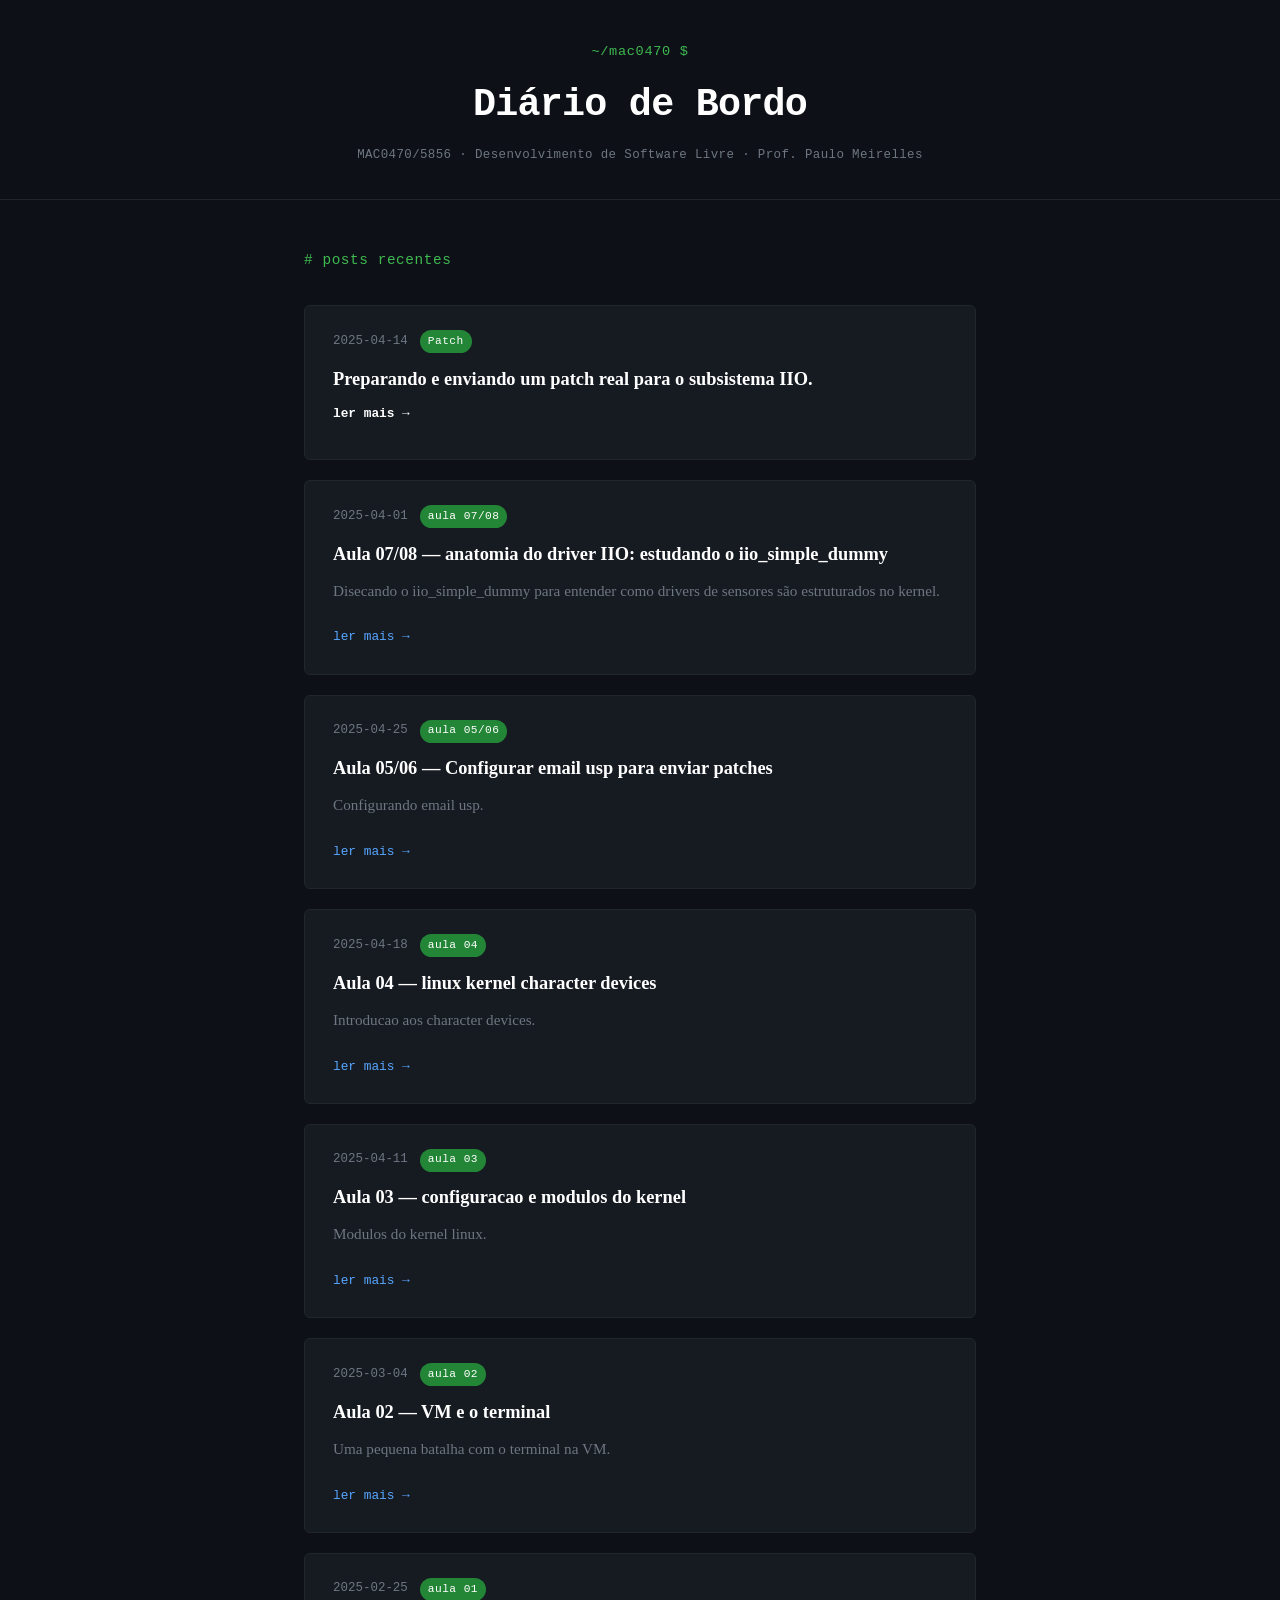
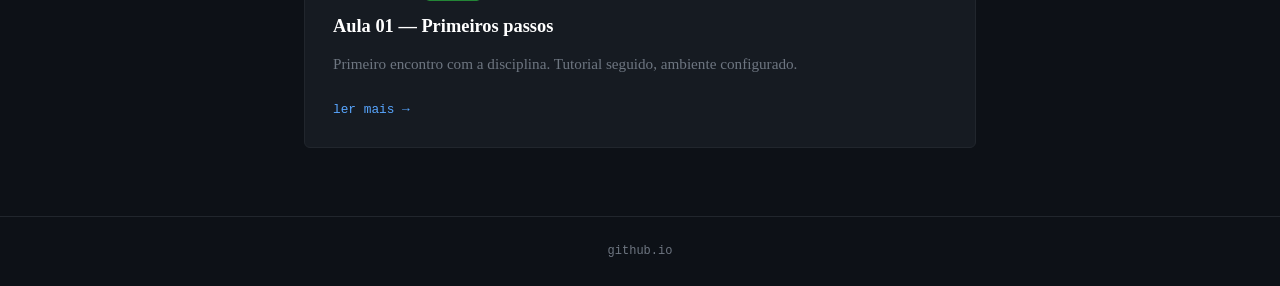
==== commit c7273263: "Update links in index.html for post references" ====
--- a/index.html
+++ b/index.html
@@ -23,7 +23,7 @@
           <span class="date">2025-04-14</span>
           <span class="tag">Patch</span>
         </div>
-        <h3><a href="posts/aula-09-10.html">Patch para o kernel Linux</a></h3>
+        <h3><a href="posts/patch-kernel.html>Patch para o kernel Linux</a></h3>
         <p class="excerpt">Preparando e enviando um patch real para o subsistema IIO.</p>
         <a href="posts/aula-09-10.html" class="read-more">ler mais →</a>
       </article>
@@ -33,7 +33,7 @@
           <span class="date">2025-04-01</span>
           <span class="tag">aula 07/08</span>
         </div>
-        <h3><a href="posts/aula-07-08.html">Aula 07/08 — anatomia do driver IIO: estudando o iio_simple_dummy</a></h3>
+        <h3><a href="posts/aula07-08.html">Aula 07/08 — anatomia do driver IIO: estudando o iio_simple_dummy</a></h3>
         <p class="excerpt">Disecando o iio_simple_dummy para entender como drivers de sensores são estruturados no kernel.</p>
         <a href="posts/aula-07-08.html" class="read-more">ler mais →</a>
       </article>
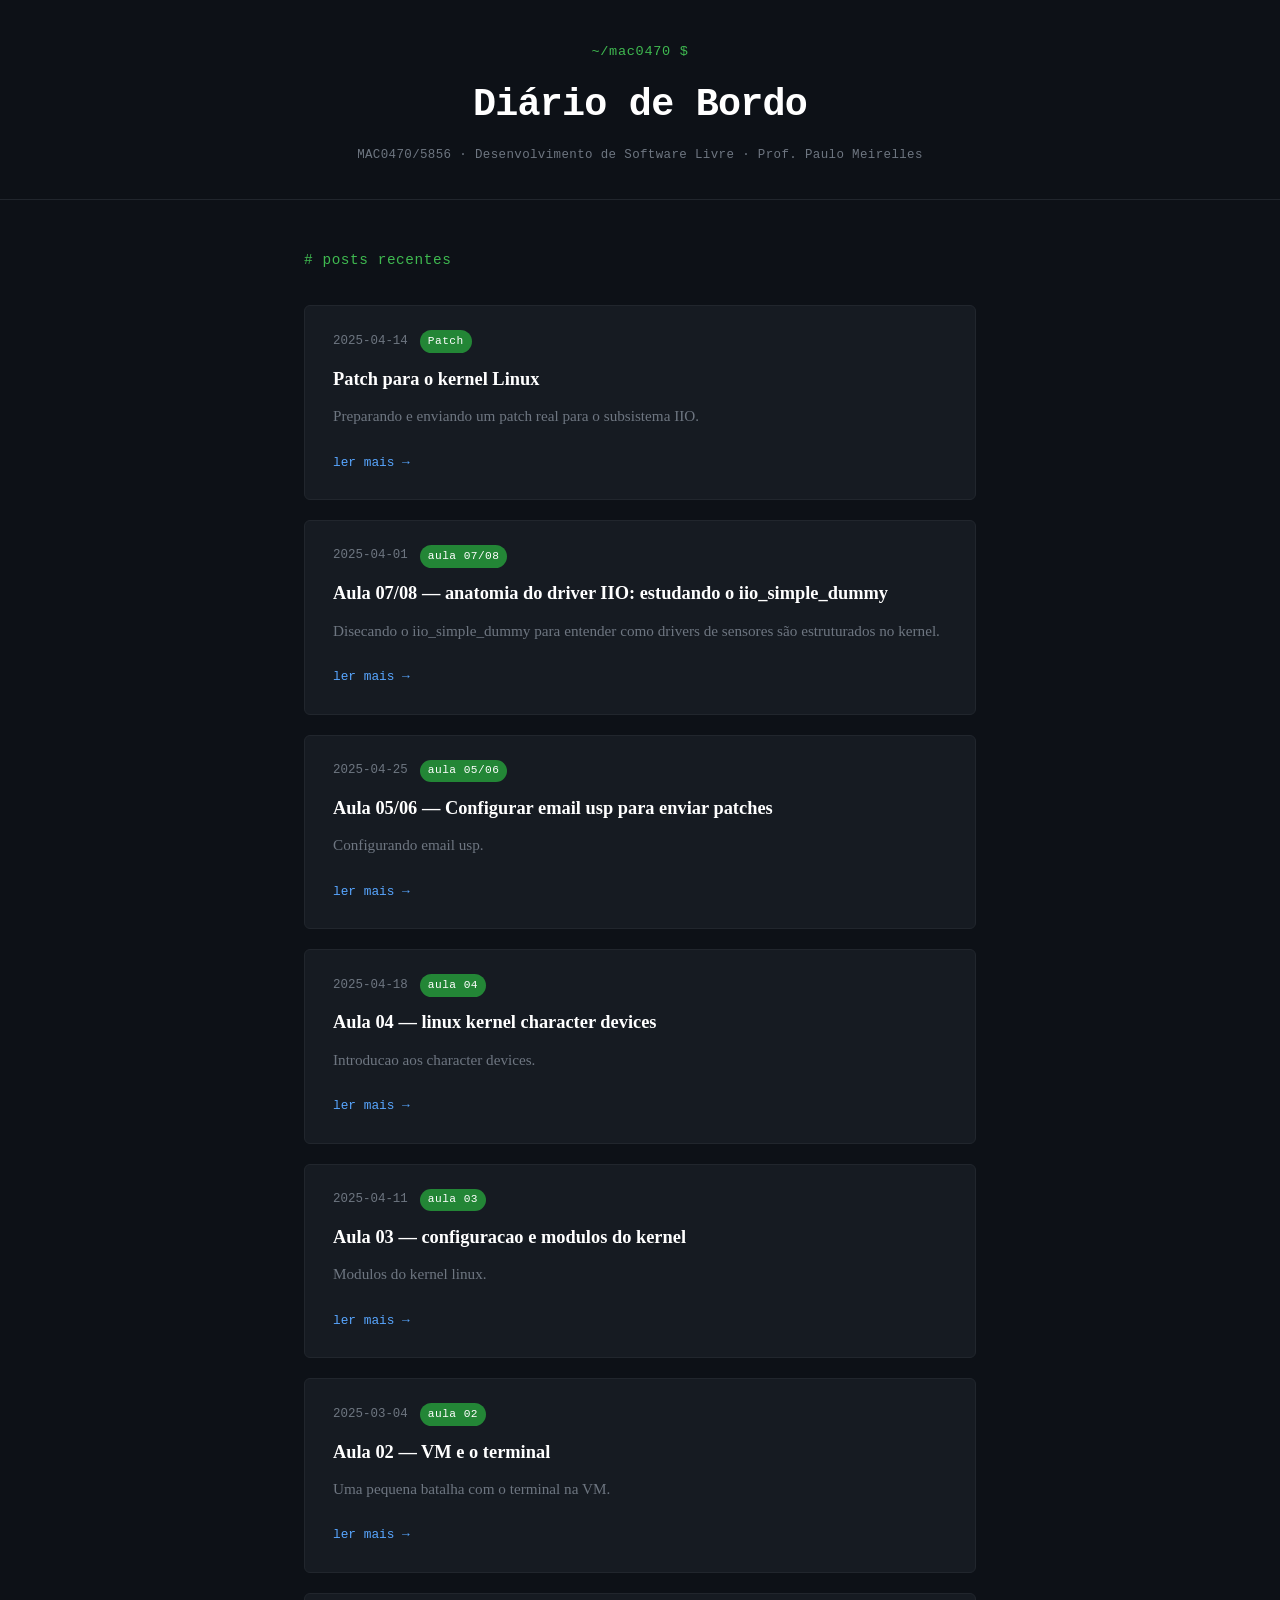
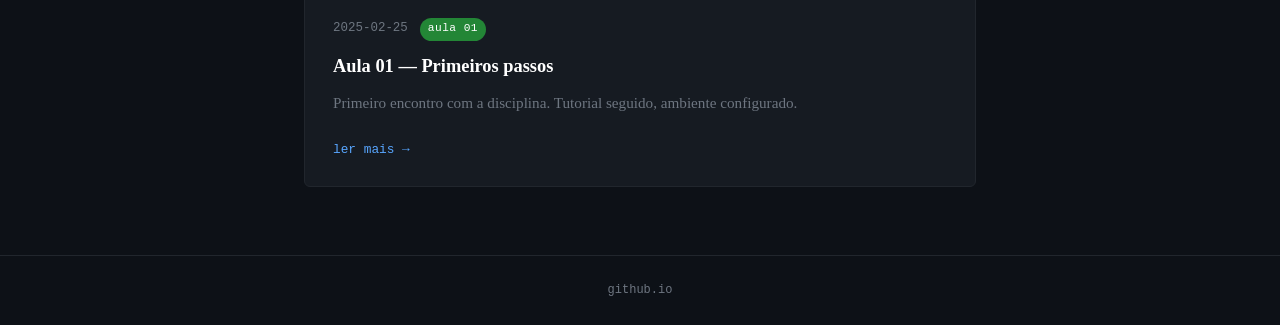
==== commit 6dc5a8a8: "Fix links in index.html for patch and read more" ====
--- a/index.html
+++ b/index.html
@@ -23,9 +23,9 @@
           <span class="date">2025-04-14</span>
           <span class="tag">Patch</span>
         </div>
-        <h3><a href="posts/patch-kernel.html>Patch para o kernel Linux</a></h3>
+        <h3><a href="posts/patch-kernel.html">Patch para o kernel Linux</a></h3>
         <p class="excerpt">Preparando e enviando um patch real para o subsistema IIO.</p>
-        <a href="posts/aula-09-10.html" class="read-more">ler mais →</a>
+        <a href="posts/patch-kernel.html" class="read-more">ler mais →</a>
       </article>
 
       <article class="post-card">
